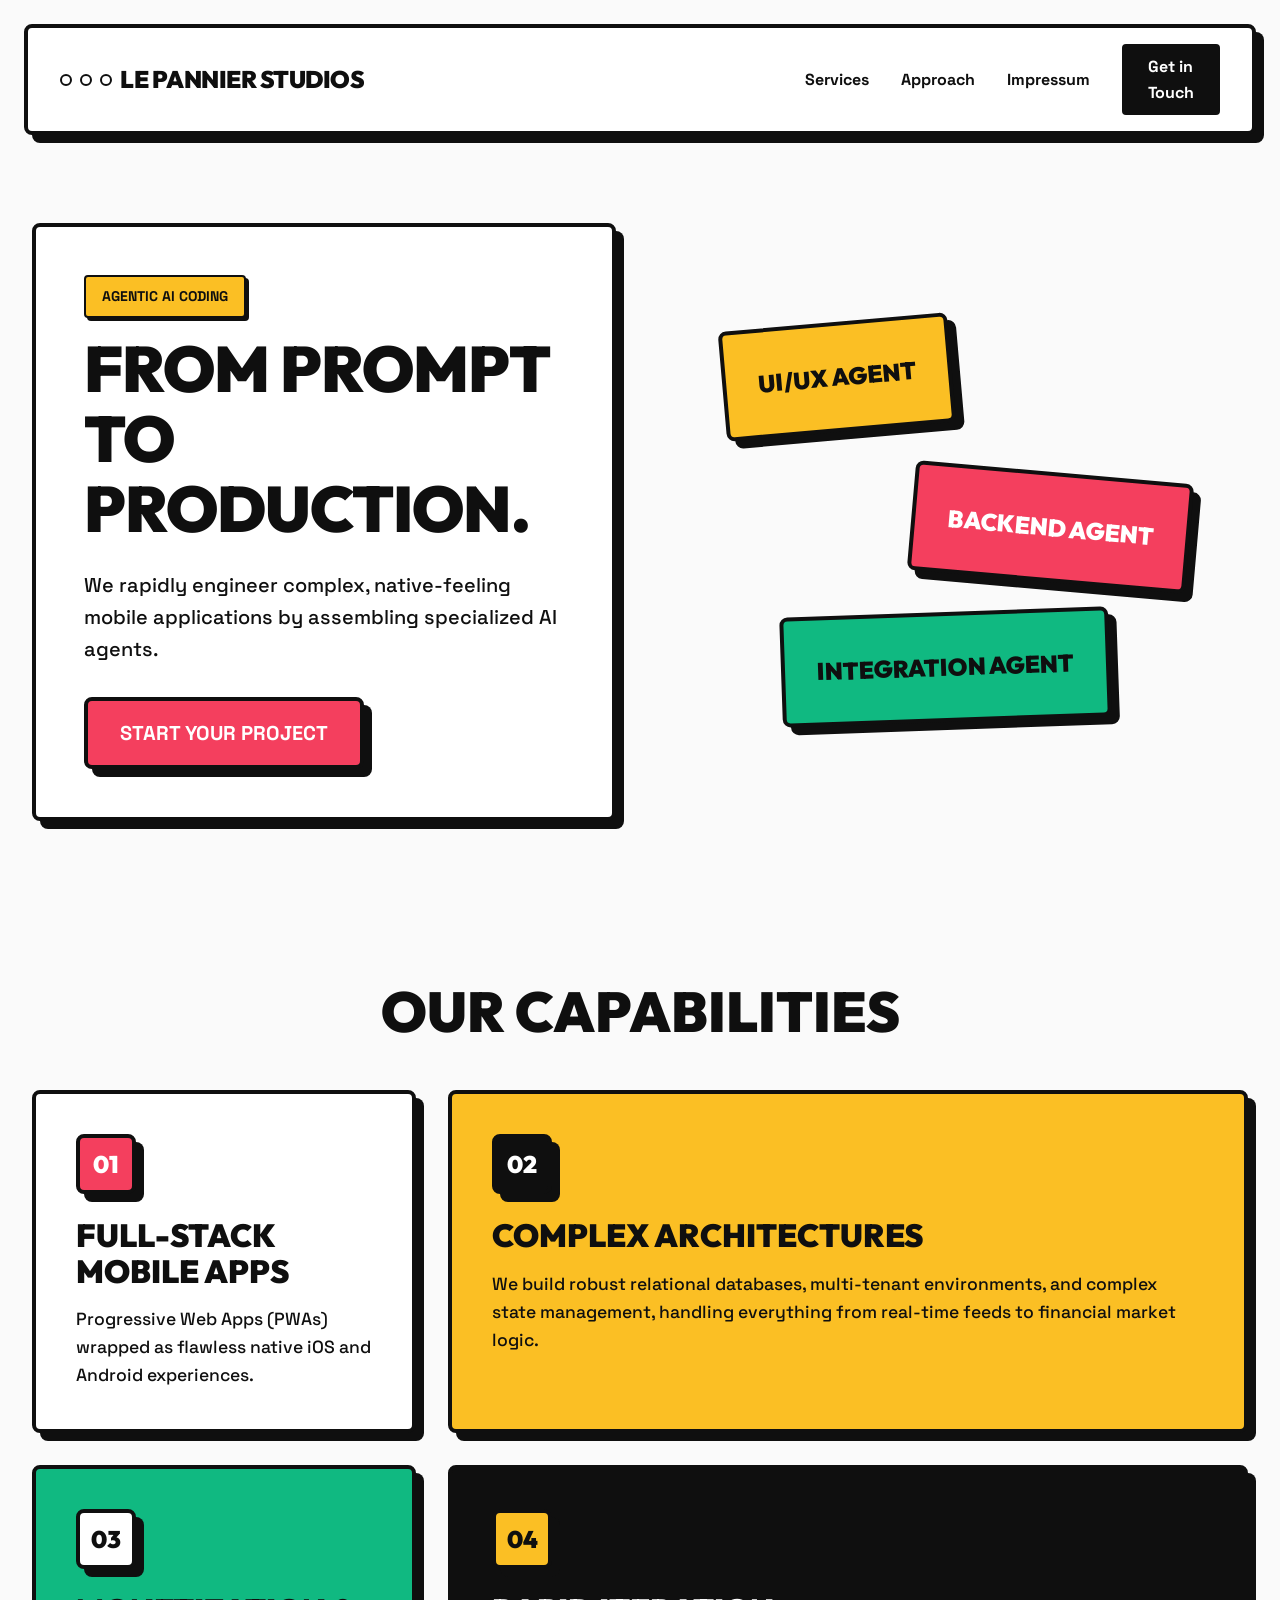
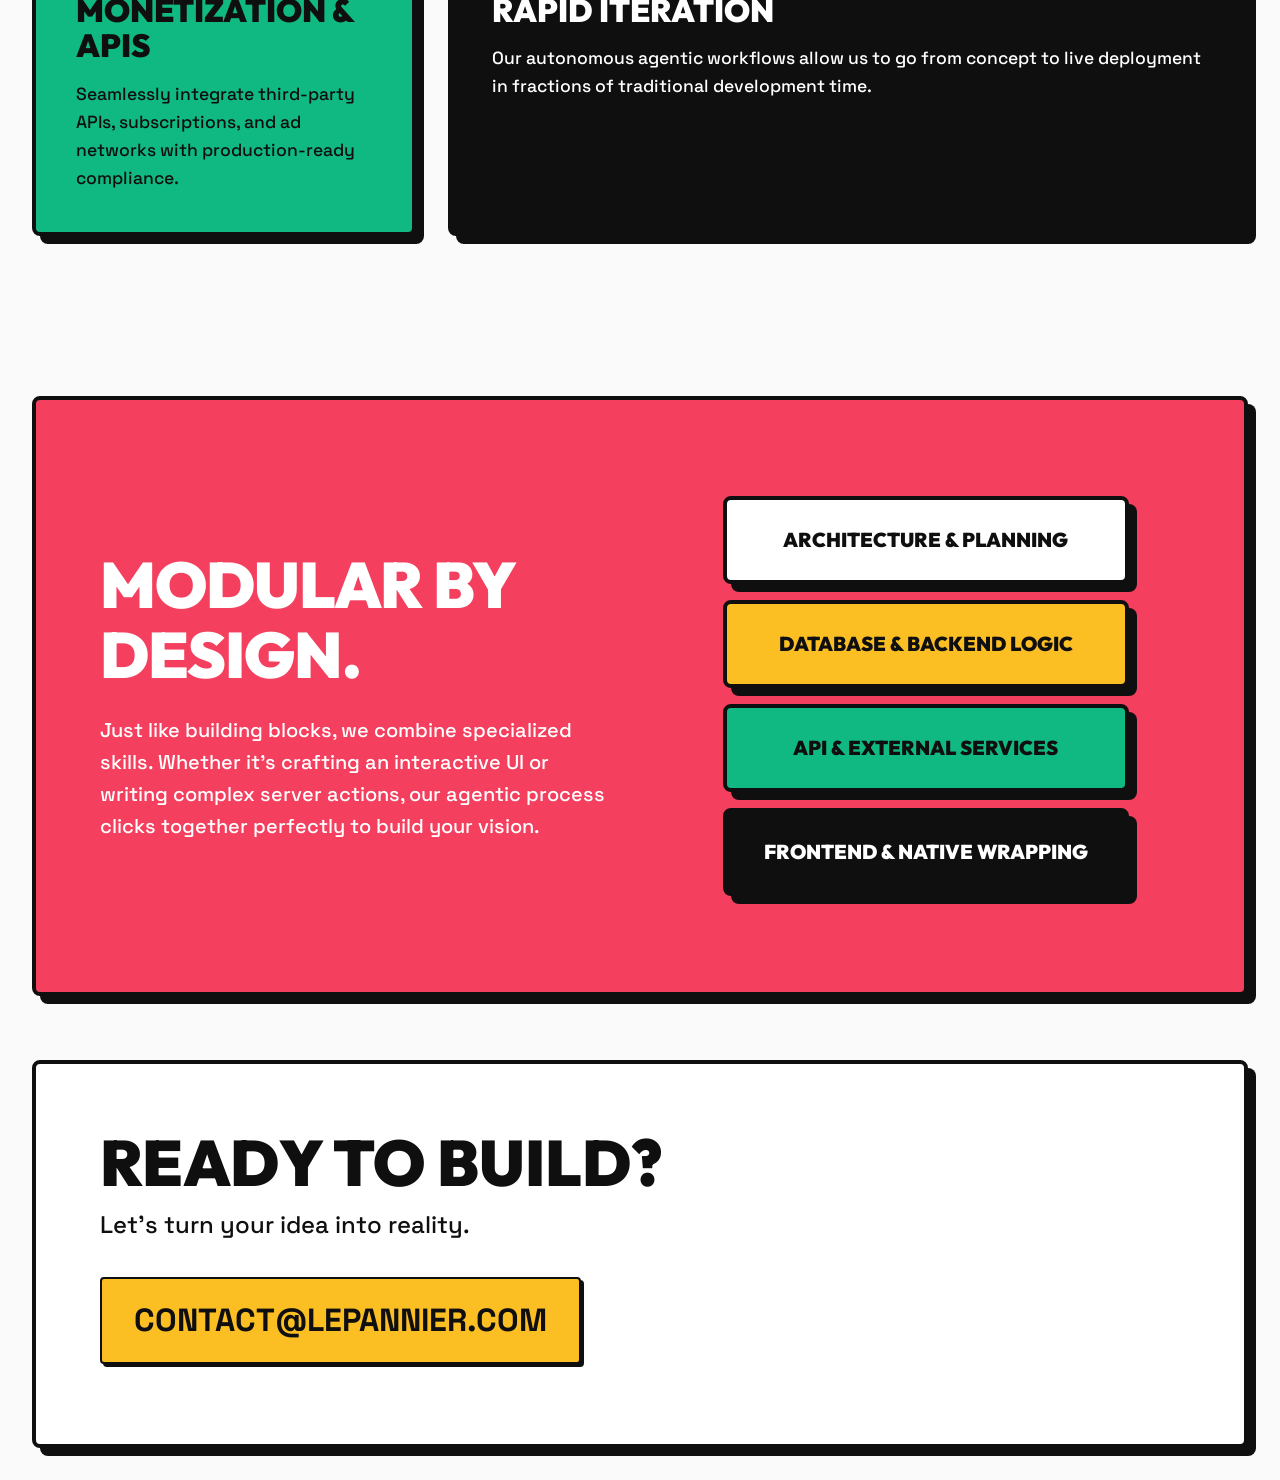
==== index.html @ f5a2e0dc "Initial commit: Le Pannier Studios website" ====
<!DOCTYPE html>
<html lang="en">
<head>
    <meta charset="UTF-8">
    <meta name="viewport" content="width=device-width, initial-scale=1.0">
    <meta name="description" content="Le Pannier Studios - Rapid mobile app engineering through Agentic AI.">
    <title>Le Pannier Studios | Agentic AI App Development</title>
    <link rel="stylesheet" href="style.css">
    <link href="https://fonts.googleapis.com/css2?family=Outfit:wght@400;700;900&family=Space+Grotesk:wght@500;700&display=swap" rel="stylesheet">
</head>
<body>
    <nav class="navbar block-border">
        <div class="nav-header">
            <div class="logo">
                <span class="dot rose"></span>
                <span class="dot yellow"></span>
                <span class="dot green"></span>
                <h1>Le Pannier Studios</h1>
            </div>
            <button class="burger-menu" aria-label="Toggle navigation">
                <span></span>
                <span></span>
                <span></span>
            </button>
        </div>
        <ul class="nav-links">
            <li><a href="#services">Services</a></li>
            <li><a href="#approach">Approach</a></li>
            <li><a href="impressum.html">Impressum</a></li>
            <li><a href="#contact" class="btn btn-primary">Get in Touch</a></li>
        </ul>
    </nav>

    <main>
        <section class="hero">
            <div class="hero-content block-border bg-white">
                <div class="tag badge-yellow">Agentic AI Coding</div>
                <h2 class="bold-title">FROM PROMPT<br>TO PRODUCTION.</h2>
                <p class="hero-subtitle">We rapidly engineer complex, native-feeling mobile applications by assembling specialized AI agents.</p>
                <a href="#contact" class="btn btn-large bg-rose text-white block-border hover-lift">Start Your Project</a>
            </div>
            <div class="hero-visuals">
                <div class="lego-block bg-yellow block-border floating-1">UI/UX Agent</div>
                <div class="lego-block bg-rose block-border floating-2 text-white">Backend Agent</div>
                <div class="lego-block bg-green block-border floating-3">Integration Agent</div>
            </div>
        </section>

        <section id="services" class="services-section">
            <h2 class="section-title text-center">OUR CAPABILITIES</h2>
            <div class="bento-grid">
                <div class="bento-item bg-white block-border hover-push">
                    <div class="icon-box bg-rose text-white block-border">01</div>
                    <h3>Full-Stack Mobile Apps</h3>
                    <p>Progressive Web Apps (PWAs) wrapped as flawless native iOS and Android experiences.</p>
                </div>
                <div class="bento-item bg-yellow block-border hover-push span-2">
                    <div class="icon-box bg-black text-white block-border">02</div>
                    <h3>Complex Architectures</h3>
                    <p>We build robust relational databases, multi-tenant environments, and complex state management, handling everything from real-time feeds to financial market logic.</p>
                </div>
                <div class="bento-item bg-green block-border hover-push">
                    <div class="icon-box bg-white text-black block-border">03</div>
                    <h3>Monetization & APIs</h3>
                    <p>Seamlessly integrate third-party APIs, subscriptions, and ad networks with production-ready compliance.</p>
                </div>
                <div class="bento-item bg-black text-white block-border hover-push span-2">
                    <div class="icon-box bg-yellow text-black block-border">04</div>
                    <h3>Rapid Iteration</h3>
                    <p>Our autonomous agentic workflows allow us to go from concept to live deployment in fractions of traditional development time.</p>
                </div>
            </div>
        </section>

        <section id="approach" class="approach-section block-border bg-rose text-white">
            <div class="approach-content">
                <h2 class="bold-title">MODULAR BY DESIGN.</h2>
                <p class="large-text">Just like building blocks, we combine specialized skills. Whether it's crafting an interactive UI or writing complex server actions, our agentic process clicks together perfectly to build your vision.</p>
            </div>
            <div class="lego-stack">
                <div class="stack-block bg-white text-black block-border">Architecture & Planning</div>
                <div class="stack-block bg-yellow text-black block-border">Database & Backend logic</div>
                <div class="stack-block bg-green text-black block-border">API & External Services</div>
                <div class="stack-block bg-black text-white block-border">Frontend & Native Wrapping</div>
            </div>
        </section>
    </main>

    <footer id="contact" class="footer block-border bg-white">
        <div class="footer-grid" style="grid-template-columns: 1fr;">
            <div class="contact-info">
                <h2>Ready to Build?</h2>
                <p>Let's turn your idea into reality.</p>
                <a href="mailto:contact@lepannier.com" class="email-link badge-yellow block-border">contact@lepannier.com</a>
            </div>
        </div>
    </footer>

    <script src="script.js"></script>
</body>
</html>
---- style.css ----
:root {
    --bg-white: #fafafa;
    --white: #ffffff;
    --black: #0f0f0f;
    --rose: #F43F5E;
    --green: #10B981;
    --yellow: #FBBF24;
    --border-width: 4px;
    --shadow-offset: 8px;
    --transition: all 0.2s cubic-bezier(0.25, 1, 0.5, 1);
}

*,
*::before,
*::after {
    margin: 0;
    padding: 0;
    box-sizing: border-box;
}

html {
    overflow-x: hidden;
    width: 100%;
}

body {
    font-family: 'Space Grotesk', sans-serif;
    background-color: var(--bg-white);
    color: var(--black);
    line-height: 1.6;
    overflow-x: hidden;
    width: 100%;
    min-height: 100vh;
}

h1, h2, h3, .bold-title {
    font-family: 'Outfit', sans-serif;
    text-transform: uppercase;
    font-weight: 900;
    line-height: 1.1;
    overflow-wrap: break-word;
    word-break: break-word;
}

a {
    text-decoration: none;
    color: inherit;
}

/* Utilities */
.block-border {
    border: var(--border-width) solid var(--black);
    box-shadow: var(--shadow-offset) var(--shadow-offset) 0 var(--black);
    border-radius: 8px;
}

.bg-white { background-color: var(--white); }
.bg-black { background-color: var(--black); }
.bg-rose { background-color: var(--rose); }
.bg-green { background-color: var(--green); }
.bg-yellow { background-color: var(--yellow); }

.text-white { color: var(--white); }
.text-black { color: var(--black); }

.text-center { text-align: center; }

.badge-yellow {
    display: inline-block;
    background-color: var(--yellow);
    color: var(--black);
    font-weight: 700;
    padding: 0.5rem 1rem;
    border: 2px solid var(--black);
    border-radius: 4px;
    text-transform: uppercase;
    font-size: 0.875rem;
    margin-bottom: 1rem;
    box-shadow: 3px 3px 0 var(--black);
}

.btn {
    display: inline-block;
    font-weight: 700;
    cursor: pointer;
    transition: var(--transition);
}

.btn-primary {
    background-color: var(--black);
    color: var(--white);
    padding: 0.5rem 1.5rem;
    border: 2px solid var(--black);
    border-radius: 4px;
}

.btn-primary:hover {
    background-color: var(--rose);
    color: var(--white);
    transform: translate(-2px, -2px);
    box-shadow: 4px 4px 0 var(--black);
}

.btn-large {
    font-size: 1.25rem;
    padding: 1rem 2rem;
    margin-top: 2rem;
    text-transform: uppercase;
}

.hover-lift:hover {
    transform: translate(-4px, -4px);
    box-shadow: calc(var(--shadow-offset) + 4px) calc(var(--shadow-offset) + 4px) 0 var(--black);
}

.hover-push:hover {
    transform: translate(2px, 2px);
    box-shadow: calc(var(--shadow-offset) - 2px) calc(var(--shadow-offset) - 2px) 0 var(--black);
}

/* Navbar */
.navbar {
    display: flex;
    justify-content: space-between;
    align-items: center;
    padding: 1rem 2rem;
    margin: 1.5rem;
    background-color: var(--white);
    position: sticky;
    top: 1.5rem;
    z-index: 100;
}

.nav-header {
    display: flex;
    justify-content: space-between;
    align-items: center;
    width: 100%;
}

.burger-menu {
    display: none;
    flex-direction: column;
    justify-content: space-around;
    width: 30px;
    height: 24px;
    background: transparent;
    border: none;
    cursor: pointer;
    padding: 0;
    z-index: 101;
}

.burger-menu span {
    width: 100%;
    height: 3px;
    background: var(--black);
    border-radius: 4px;
    transition: var(--transition);
}

.burger-menu.active span:nth-child(1) {
    transform: translateY(10.5px) rotate(45deg);
}

.burger-menu.active span:nth-child(2) {
    opacity: 0;
}

.burger-menu.active span:nth-child(3) {
    transform: translateY(-10.5px) rotate(-45deg);
}

.logo {
    display: flex;
    align-items: center;
    gap: 0.5rem;
}

.logo h1 {
    font-size: 1.5rem;
    letter-spacing: -0.5px;
}

.dot {
    width: 12px;
    height: 12px;
    border-radius: 50%;
    border: 2px solid var(--black);
}

.nav-links {
    display: flex;
    list-style: none;
    gap: 2rem;
    align-items: center;
    font-weight: 700;
}

/* Hero Section */
.hero {
    display: grid;
    grid-template-columns: 1fr 1fr;
    gap: 3rem;
    padding: 4rem 2rem;
    max-width: 1400px;
    margin: 0 auto;
    align-items: center;
}

.hero-content {
    padding: 3rem;
}

.bold-title {
    font-size: clamp(1.8rem, 5vw, 5rem);
    margin-bottom: 1.5rem;
    letter-spacing: -1px;
}

.hero-subtitle {
    font-size: 1.25rem;
    font-weight: 500;
    max-width: 500px;
}

.hero-visuals {
    position: relative;
    height: 500px;
    display: flex;
    justify-content: center;
    align-items: center;
}

.lego-block {
    position: absolute;
    padding: 2rem;
    font-weight: 900;
    font-size: 1.5rem;
    font-family: 'Outfit', sans-serif;
    text-transform: uppercase;
    transition: var(--transition);
    cursor: grab;
}

.lego-block:active {
    cursor: grabbing;
}

.floating-1 {
    top: 10%;
    left: 10%;
    transform: rotate(-5deg);
    animation: float 6s ease-in-out infinite;
}

.floating-2 {
    top: 40%;
    right: 10%;
    transform: rotate(5deg);
    animation: float 5s ease-in-out infinite alternate;
}

.floating-3 {
    bottom: 10%;
    left: 20%;
    transform: rotate(-2deg);
    animation: float 7s ease-in-out infinite 1s;
}

@keyframes float {
    0% { transform: translateY(0) rotate(0deg); }
    50% { transform: translateY(-20px) rotate(2deg); }
    100% { transform: translateY(0) rotate(0deg); }
}

/* Services Bento Grid */
.services-section {
    padding: 6rem 2rem;
    max-width: 1400px;
    margin: 0 auto;
}

.section-title {
    font-size: 3.5rem;
    margin-bottom: 3rem;
}

.bento-grid {
    display: grid;
    grid-template-columns: repeat(3, 1fr);
    gap: 2rem;
}

.bento-item {
    padding: 2.5rem;
    position: relative;
    display: flex;
    flex-direction: column;
    justify-content: flex-start;
    transition: var(--transition);
}

.bento-item.span-2 {
    grid-column: span 2;
}

.icon-box {
    width: 60px;
    height: 60px;
    display: flex;
    align-items: center;
    justify-content: center;
    font-family: 'Outfit', sans-serif;
    font-weight: 900;
    font-size: 1.5rem;
    margin-bottom: 1.5rem;
}

.bento-item h3 {
    font-size: 2rem;
    margin-bottom: 1rem;
}

.bento-item p {
    font-size: 1.1rem;
    font-weight: 500;
}

/* Approach Section */
.approach-section {
    margin: 4rem 2rem;
    padding: 6rem 4rem;
    display: grid;
    grid-template-columns: 1fr 1fr;
    gap: 4rem;
    align-items: center;
}

.large-text {
    font-size: 1.25rem;
    font-weight: 500;
    margin-top: 1.5rem;
}

.lego-stack {
    display: flex;
    flex-direction: column;
    gap: 1rem;
    align-items: center;
}

.stack-block {
    padding: 1.5rem 2rem;
    font-weight: 900;
    font-family: 'Outfit', sans-serif;
    font-size: 1.25rem;
    width: 80%;
    text-align: center;
    text-transform: uppercase;
    transition: var(--transition);
}

.stack-block:hover {
    transform: scale(1.05) rotate(1deg);
}

/* Footer */
.footer {
    margin: 2rem;
    padding: 4rem;
}

.footer-grid {
    display: grid;
    grid-template-columns: 1fr;
    gap: 4rem;
}

.contact-info h2 {
    font-size: 4rem;
    margin-bottom: 0.5rem;
}

.contact-info p {
    font-size: 1.5rem;
    margin-bottom: 2rem;
    font-weight: 500;
}

.email-link {
    font-size: 2rem;
    display: inline-block;
    padding: 1rem 2rem;
    transition: var(--transition);
}

.email-link:hover {
    background-color: var(--rose);
    color: var(--white);
    transform: translate(-4px, -4px);
    box-shadow: 12px 12px 0 var(--black);
}

/* ================================
   TABLET
   ================================ */
@media (max-width: 1024px) {
    .hero {
        grid-template-columns: 1fr;
        text-align: center;
    }
    .hero-content {
        padding: 2rem;
    }
    .hero-visuals {
        height: 300px;
    }
    .bento-grid {
        grid-template-columns: 1fr;
    }
    .bento-item.span-2 {
        grid-column: span 1;
    }
    .approach-section {
        grid-template-columns: 1fr;
        padding: 3rem 2rem;
    }
    .stack-block {
        width: 100%;
    }
}

/* ================================
   MOBILE — completely reworked
   ================================ */
@media (max-width: 768px) {

    /* Kill all box-shadows on mobile to prevent overflow */
    .block-border {
        border: 3px solid var(--black);
        box-shadow: none;
        border-radius: 6px;
    }

    .badge-yellow {
        box-shadow: none;
        font-size: 0.75rem;
        padding: 0.35rem 0.65rem;
    }

    .hover-lift:hover,
    .hover-push:hover {
        transform: none;
        box-shadow: none;
    }

    /* Navbar */
    .navbar {
        flex-direction: column;
        gap: 0;
        margin: 0.5rem;
        padding: 0.75rem;
        top: 0.5rem;
    }
    .burger-menu {
        display: flex;
    }
    .nav-links {
        display: none;
        flex-direction: column;
        gap: 0.75rem;
        width: 100%;
        margin-top: 0.75rem;
        padding-top: 0.75rem;
        border-top: 2px solid var(--black);
        text-align: center;
    }
    .nav-links.active {
        display: flex;
    }
    .logo h1 {
        font-size: 1rem;
    }
    .dot {
        width: 8px;
        height: 8px;
    }

    /* Hero */
    .hero {
        padding: 1rem 0.5rem;
        gap: 1rem;
    }
    .hero-content {
        padding: 1rem;
    }
    .bold-title {
        font-size: 1.5rem;
    }
    .hero-subtitle {
        font-size: 0.9rem;
    }
    .btn-large {
        font-size: 0.9rem;
        padding: 0.65rem 1rem;
        margin-top: 1rem;
    }

    /* Hero visuals: stack vertically instead of absolute */
    .hero-visuals {
        position: static;
        height: auto;
        display: flex;
        flex-direction: column;
        gap: 0.5rem;
    }
    .lego-block {
        position: static;
        padding: 0.75rem 1rem;
        font-size: 0.85rem;
        transform: none;
        width: 100%;
        text-align: center;
        animation: none !important;
    }

    /* Services */
    .services-section {
        padding: 2rem 0.5rem;
    }
    .section-title {
        font-size: 1.4rem;
        margin-bottom: 1rem;
    }
    .bento-grid {
        gap: 0.75rem;
    }
    .bento-item {
        padding: 1rem;
    }
    .bento-item h3 {
        font-size: 1.1rem;
    }
    .bento-item p {
        font-size: 0.85rem;
    }
    .icon-box {
        width: 40px;
        height: 40px;
        font-size: 1rem;
        margin-bottom: 0.75rem;
    }

    /* Approach */
    .approach-section {
        margin: 1rem 0.5rem;
        padding: 1.25rem 1rem;
        gap: 1.25rem;
    }
    .large-text {
        font-size: 0.9rem;
    }
    .stack-block {
        padding: 0.6rem 0.75rem;
        font-size: 0.8rem;
    }

    /* Footer */
    .footer {
        margin: 0.5rem;
        padding: 1.25rem 1rem;
    }
    .contact-info h2 {
        font-size: 1.4rem;
    }
    .contact-info p {
        font-size: 1rem;
        margin-bottom: 0.75rem;
    }
    .email-link {
        font-size: 0.85rem;
        padding: 0.5rem 0.65rem;
        word-break: break-all;
    }
    .email-link:hover {
        transform: none;
        box-shadow: none;
    }
}
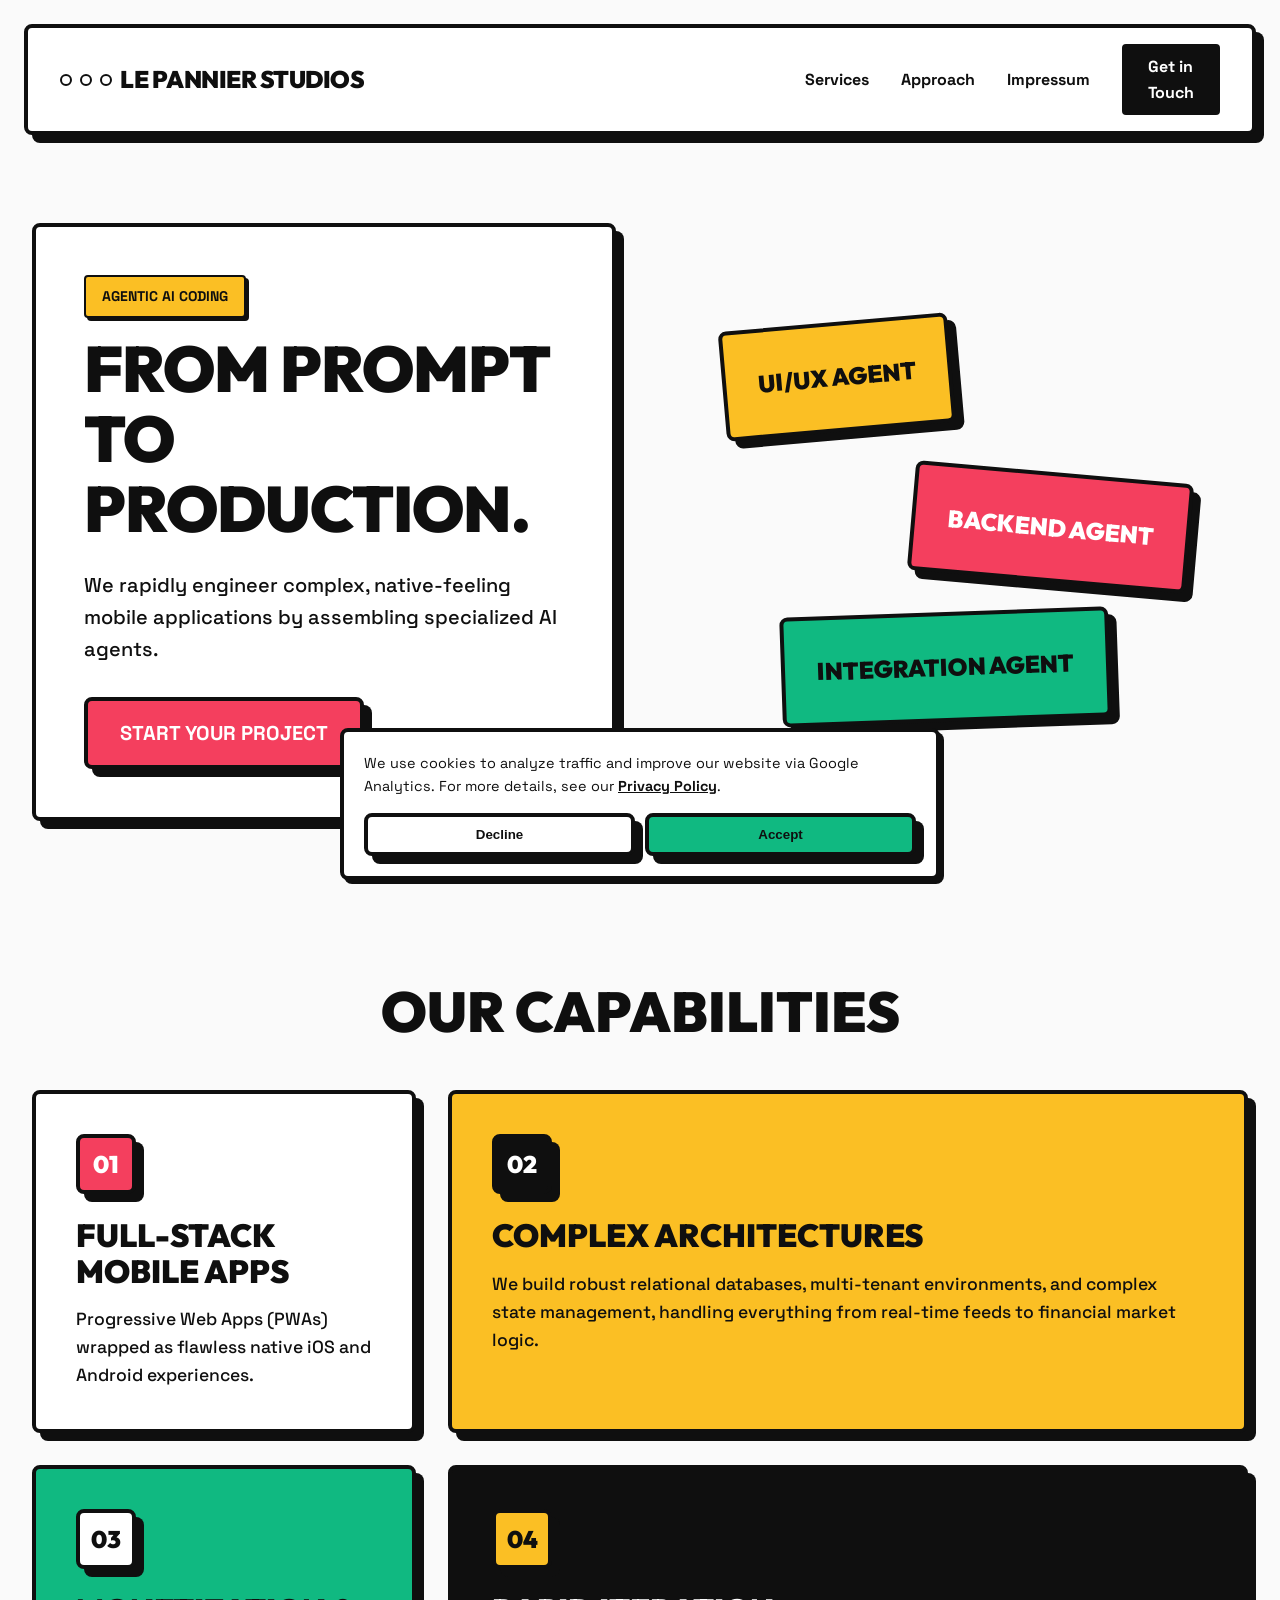
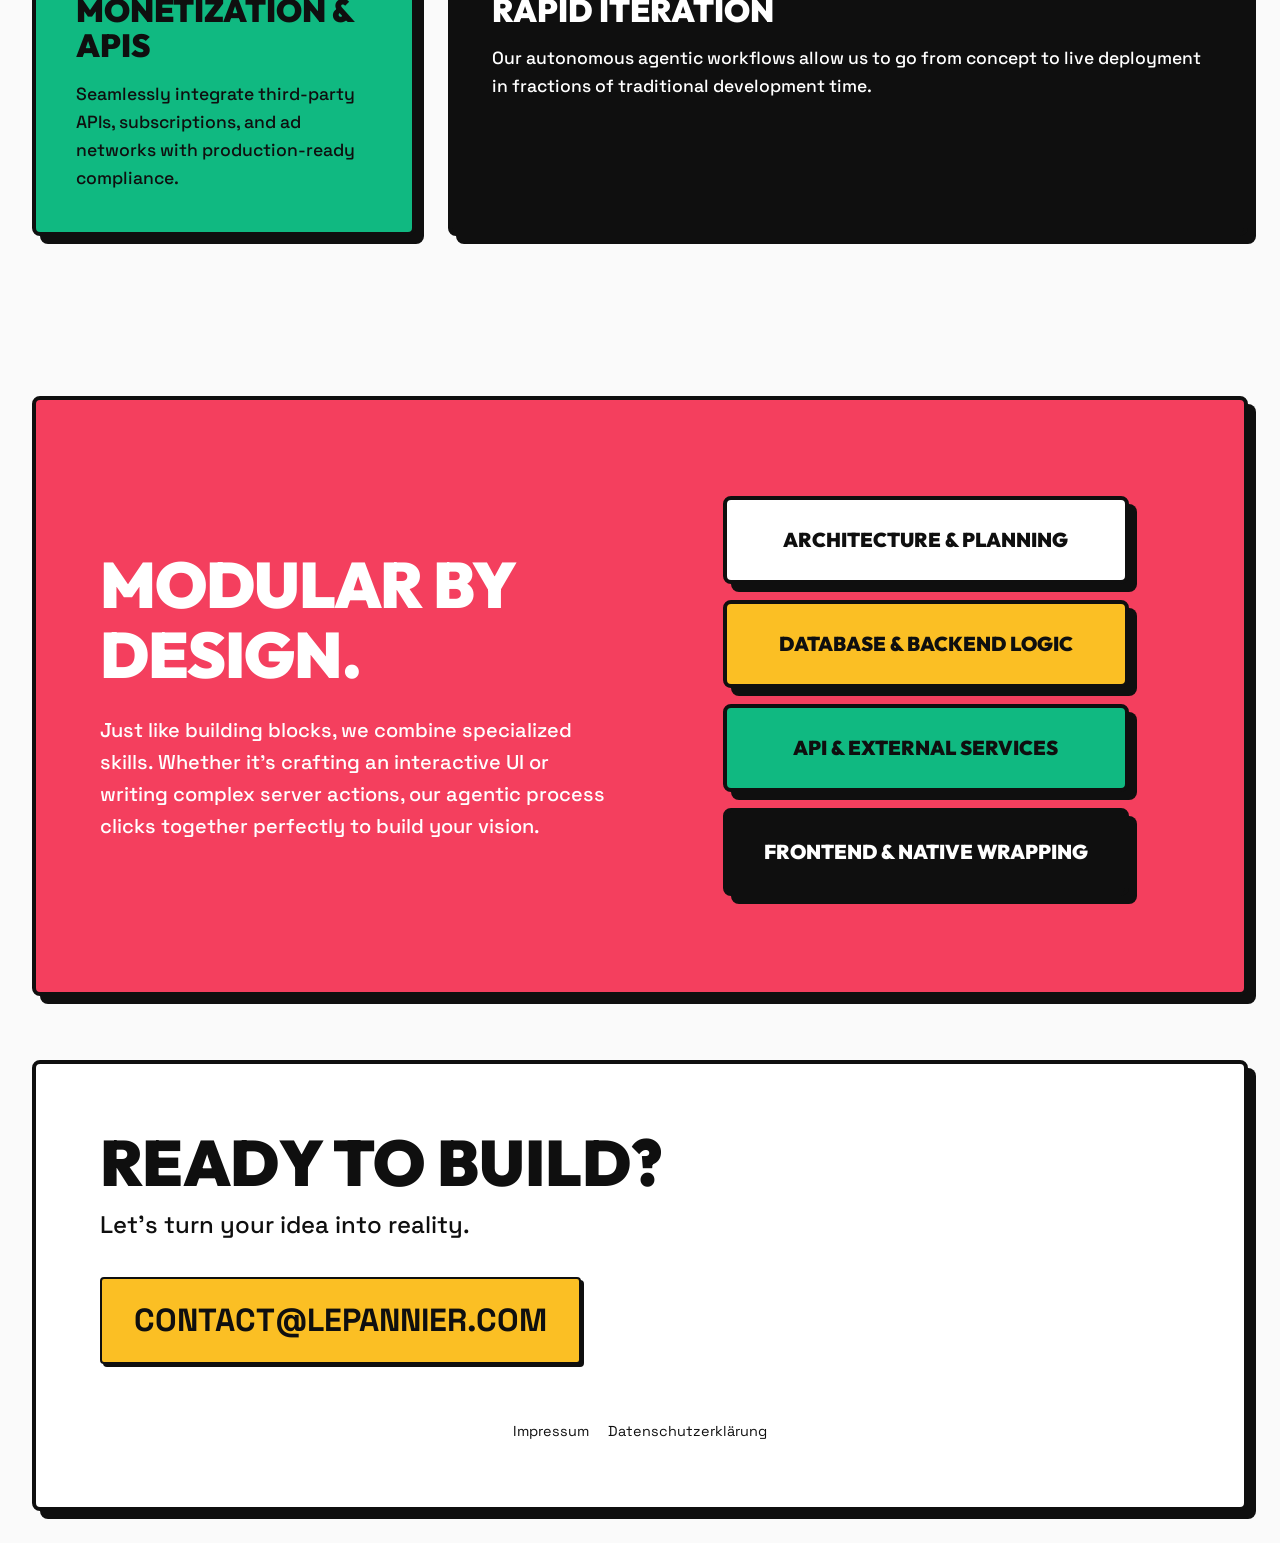
==== commit 2697375f: "Compliance: add cookie consent banner and privacy policy (Datenschutzerklärung)" ====
--- a/index.html
+++ b/index.html
@@ -5,8 +5,42 @@
     <meta name="viewport" content="width=device-width, initial-scale=1.0">
     <meta name="description" content="Le Pannier Studios - Rapid mobile app engineering through Agentic AI.">
     <title>Le Pannier Studios | Agentic AI App Development</title>
+    <link rel="canonical" href="https://www.lepannier.com/" />
+    <meta property="og:type" content="website">
+    <meta property="og:url" content="https://www.lepannier.com/">
+    <meta property="og:title" content="Le Pannier Studios | Agentic AI App Development">
+    <meta property="og:description" content="We specialize in rapid mobile app engineering using agentic AI. Powerful apps built fast.">
+    <meta property="og:image" content="https://www.lepannier.com/og-image.png">
+    <meta name="twitter:card" content="summary_large_image">
+    <meta name="twitter:domain" content="lepannier.com">
+    <meta name="twitter:url" content="https://www.lepannier.com/">
+    <meta name="twitter:title" content="Le Pannier Studios | Agentic AI App Development">
+    <meta name="twitter:description" content="We specialize in rapid mobile app engineering using agentic AI. Powerful apps built fast.">
+    <meta name="twitter:image" content="https://www.lepannier.com/og-image.png">
+
+    <script type="application/ld+json">
+    {
+      "@context": "https://schema.org",
+      "@type": "Organization",
+      "name": "Le Pannier Studios",
+      "url": "https://www.lepannier.com/",
+      "logo": "https://www.lepannier.com/favicon.svg",
+      "description": "Agentic AI App Development and rapid mobile app engineering.",
+      "email": "contact@lepannier.com",
+      "address": {
+        "@type": "PostalAddress",
+        "streetAddress": "Beethovenstraße 17",
+        "addressLocality": "Bonn",
+        "postalCode": "53115",
+        "addressCountry": "DE"
+      }
+    }
+    </script>
+    <link rel="preconnect" href="https://fonts.googleapis.com">
+    <link rel="preconnect" href="https://fonts.gstatic.com" crossorigin>
     <link rel="stylesheet" href="style.css">
     <link href="https://fonts.googleapis.com/css2?family=Outfit:wght@400;700;900&family=Space+Grotesk:wght@500;700&display=swap" rel="stylesheet">
+    <link rel="icon" type="image/svg+xml" href="favicon.svg">
 </head>
 <body>
     <nav class="navbar block-border">
@@ -17,7 +51,7 @@
                 <span class="dot green"></span>
                 <h1>Le Pannier Studios</h1>
             </div>
-            <button class="burger-menu" aria-label="Toggle navigation">
+            <button class="burger-menu" aria-label="Toggle navigation" aria-expanded="false">
                 <span></span>
                 <span></span>
                 <span></span>
@@ -26,20 +60,20 @@
         <ul class="nav-links">
             <li><a href="#services">Services</a></li>
             <li><a href="#approach">Approach</a></li>
-            <li><a href="impressum.html">Impressum</a></li>
+            <li><a href="/impressum/">Impressum</a></li>
             <li><a href="#contact" class="btn btn-primary">Get in Touch</a></li>
         </ul>
     </nav>
 
     <main>
         <section class="hero">
-            <div class="hero-content block-border bg-white">
+            <div class="hero-content reveal block-border bg-white">
                 <div class="tag badge-yellow">Agentic AI Coding</div>
                 <h2 class="bold-title">FROM PROMPT<br>TO PRODUCTION.</h2>
                 <p class="hero-subtitle">We rapidly engineer complex, native-feeling mobile applications by assembling specialized AI agents.</p>
                 <a href="#contact" class="btn btn-large bg-rose text-white block-border hover-lift">Start Your Project</a>
             </div>
-            <div class="hero-visuals">
+            <div class="hero-visuals reveal">
                 <div class="lego-block bg-yellow block-border floating-1">UI/UX Agent</div>
                 <div class="lego-block bg-rose block-border floating-2 text-white">Backend Agent</div>
                 <div class="lego-block bg-green block-border floating-3">Integration Agent</div>
@@ -47,24 +81,24 @@
         </section>
 
         <section id="services" class="services-section">
-            <h2 class="section-title text-center">OUR CAPABILITIES</h2>
+            <h2 class="section-title text-center reveal">OUR CAPABILITIES</h2>
             <div class="bento-grid">
-                <div class="bento-item bg-white block-border hover-push">
+                <div class="bento-item bg-white block-border hover-push reveal">
                     <div class="icon-box bg-rose text-white block-border">01</div>
                     <h3>Full-Stack Mobile Apps</h3>
                     <p>Progressive Web Apps (PWAs) wrapped as flawless native iOS and Android experiences.</p>
                 </div>
-                <div class="bento-item bg-yellow block-border hover-push span-2">
+                <div class="bento-item bg-yellow block-border hover-push span-2 reveal" style="transition-delay: 100ms;">
                     <div class="icon-box bg-black text-white block-border">02</div>
                     <h3>Complex Architectures</h3>
                     <p>We build robust relational databases, multi-tenant environments, and complex state management, handling everything from real-time feeds to financial market logic.</p>
                 </div>
-                <div class="bento-item bg-green block-border hover-push">
+                <div class="bento-item bg-green block-border hover-push reveal" style="transition-delay: 200ms;">
                     <div class="icon-box bg-white text-black block-border">03</div>
                     <h3>Monetization & APIs</h3>
                     <p>Seamlessly integrate third-party APIs, subscriptions, and ad networks with production-ready compliance.</p>
                 </div>
-                <div class="bento-item bg-black text-white block-border hover-push span-2">
+                <div class="bento-item bg-black text-white block-border hover-push span-2 reveal" style="transition-delay: 300ms;">
                     <div class="icon-box bg-yellow text-black block-border">04</div>
                     <h3>Rapid Iteration</h3>
                     <p>Our autonomous agentic workflows allow us to go from concept to live deployment in fractions of traditional development time.</p>
@@ -73,11 +107,11 @@
         </section>
 
         <section id="approach" class="approach-section block-border bg-rose text-white">
-            <div class="approach-content">
+            <div class="approach-content reveal">
                 <h2 class="bold-title">MODULAR BY DESIGN.</h2>
                 <p class="large-text">Just like building blocks, we combine specialized skills. Whether it's crafting an interactive UI or writing complex server actions, our agentic process clicks together perfectly to build your vision.</p>
             </div>
-            <div class="lego-stack">
+            <div class="lego-stack reveal" style="transition-delay: 200ms;">
                 <div class="stack-block bg-white text-black block-border">Architecture & Planning</div>
                 <div class="stack-block bg-yellow text-black block-border">Database & Backend logic</div>
                 <div class="stack-block bg-green text-black block-border">API & External Services</div>
@@ -88,11 +122,15 @@
 
     <footer id="contact" class="footer block-border bg-white">
         <div class="footer-grid" style="grid-template-columns: 1fr;">
-            <div class="contact-info">
+            <div class="contact-info reveal">
                 <h2>Ready to Build?</h2>
                 <p>Let's turn your idea into reality.</p>
                 <a href="mailto:contact@lepannier.com" class="email-link badge-yellow block-border">contact@lepannier.com</a>
             </div>
+        </div>
+        <div style="text-align: center; margin-top: 40px; font-family: 'Space Grotesk', sans-serif; font-size: 0.9rem;">
+            <a href="/impressum/" style="color: var(--black); text-decoration: none; margin-right: 15px;">Impressum</a>
+            <a href="/datenschutz/" style="color: var(--black); text-decoration: none;">Datenschutzerklärung</a>
         </div>
     </footer>
 
--- a/style.css
+++ b/style.css
@@ -588,3 +588,65 @@
         box-shadow: none;
     }
 }
+
+/* Scroll Reveal Animations */
+.reveal {
+    opacity: 0;
+    transform: translateY(30px);
+    transition: all 0.8s cubic-bezier(0.5, 0, 0, 1);
+}
+
+.reveal.active {
+    opacity: 1;
+    transform: translateY(0);
+}
+
+/* Cookie Banner */
+.cookie-banner {
+    position: fixed;
+    bottom: 20px;
+    left: 20px;
+    right: 20px;
+    max-width: 600px;
+    margin: 0 auto;
+    background-color: var(--white);
+    z-index: 1000;
+    padding: 20px;
+    display: flex;
+    flex-direction: column;
+    gap: 15px;
+    box-shadow: 4px 4px 0px var(--black);
+    transform: translateY(150%);
+    transition: transform 0.4s ease-in-out;
+}
+.cookie-banner.show {
+    transform: translateY(0);
+}
+.cookie-banner p {
+    font-size: 0.9rem;
+    margin: 0;
+}
+.cookie-banner a {
+    font-weight: bold;
+    color: var(--black);
+    text-decoration: underline;
+}
+.cookie-actions {
+    display: flex;
+    gap: 10px;
+}
+.cookie-actions button {
+    flex: 1;
+    padding: 10px;
+    font-family: \"Space Grotesk\", sans-serif;
+    font-weight: 700;
+    cursor: pointer;
+}
+.btn-accept {
+    background-color: var(--green);
+    color: var(--black);
+}
+.btn-decline {
+    background-color: var(--white);
+    color: var(--black);
+}
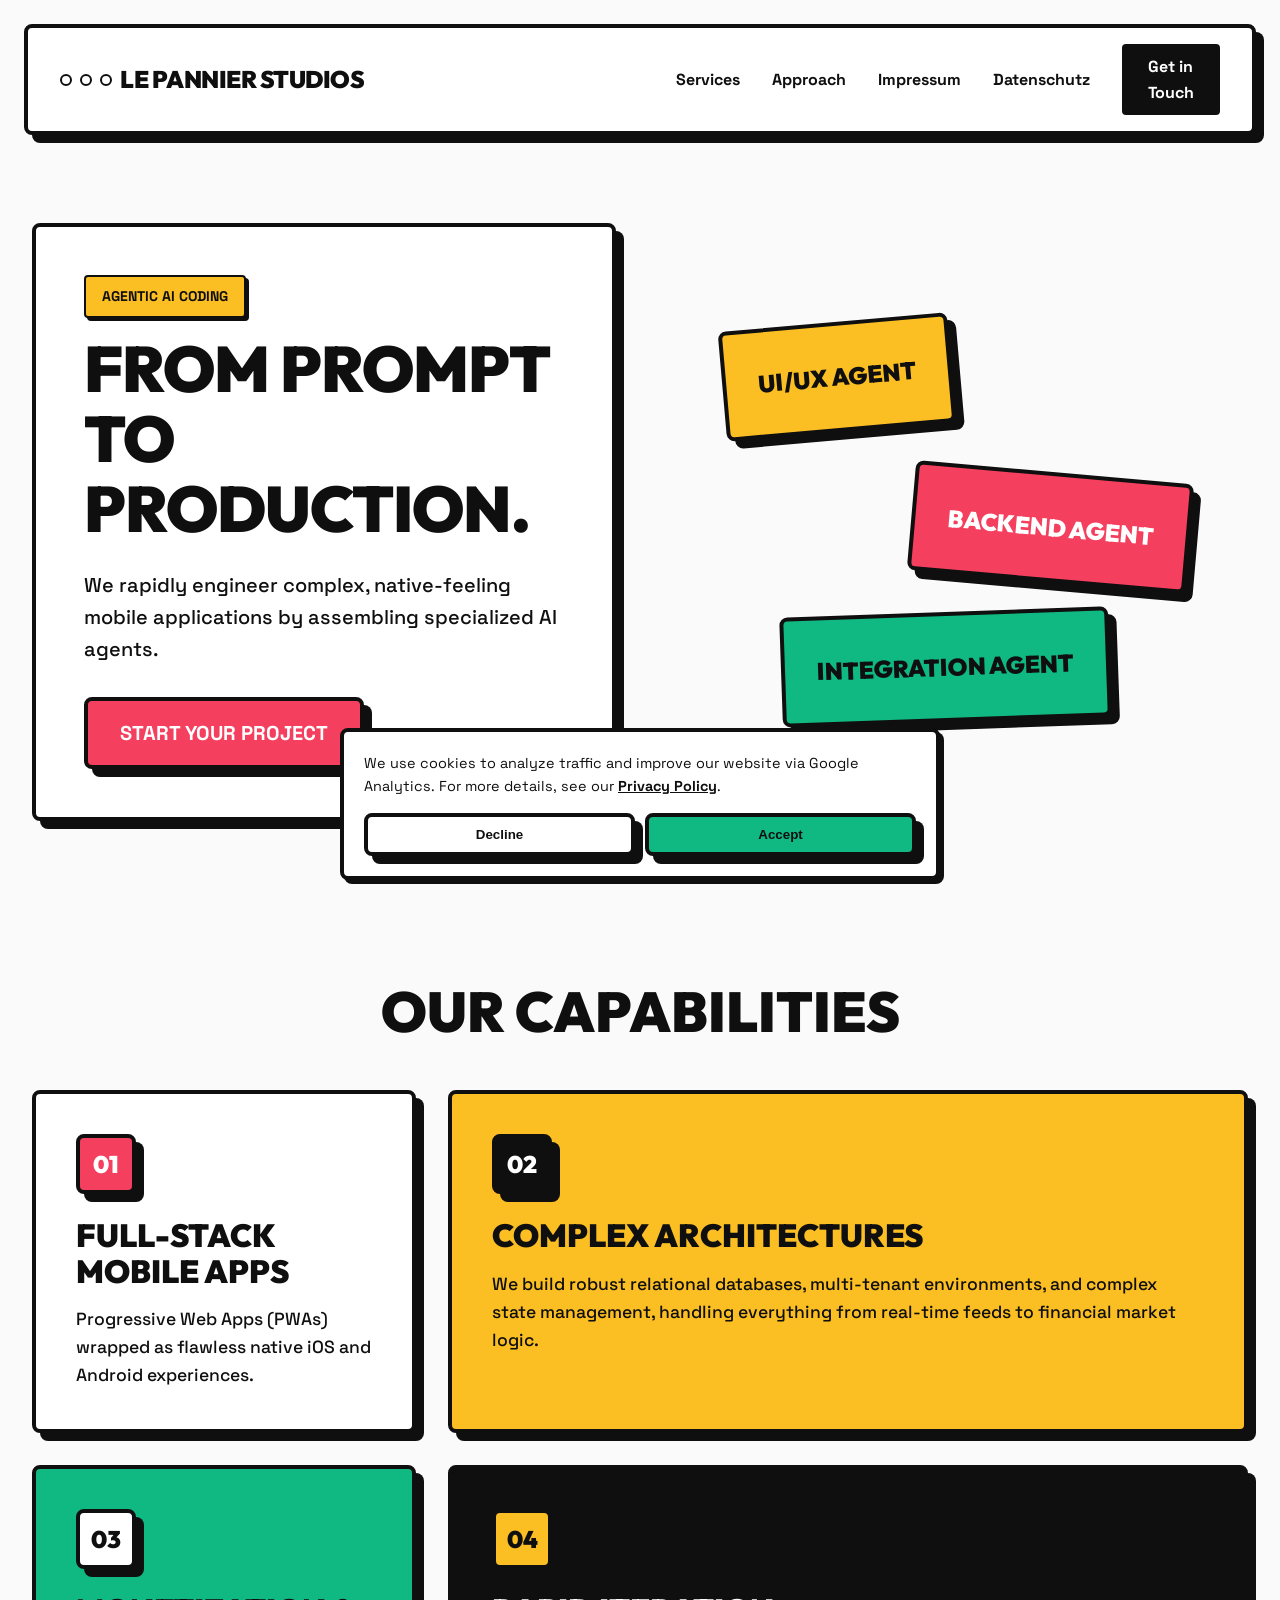
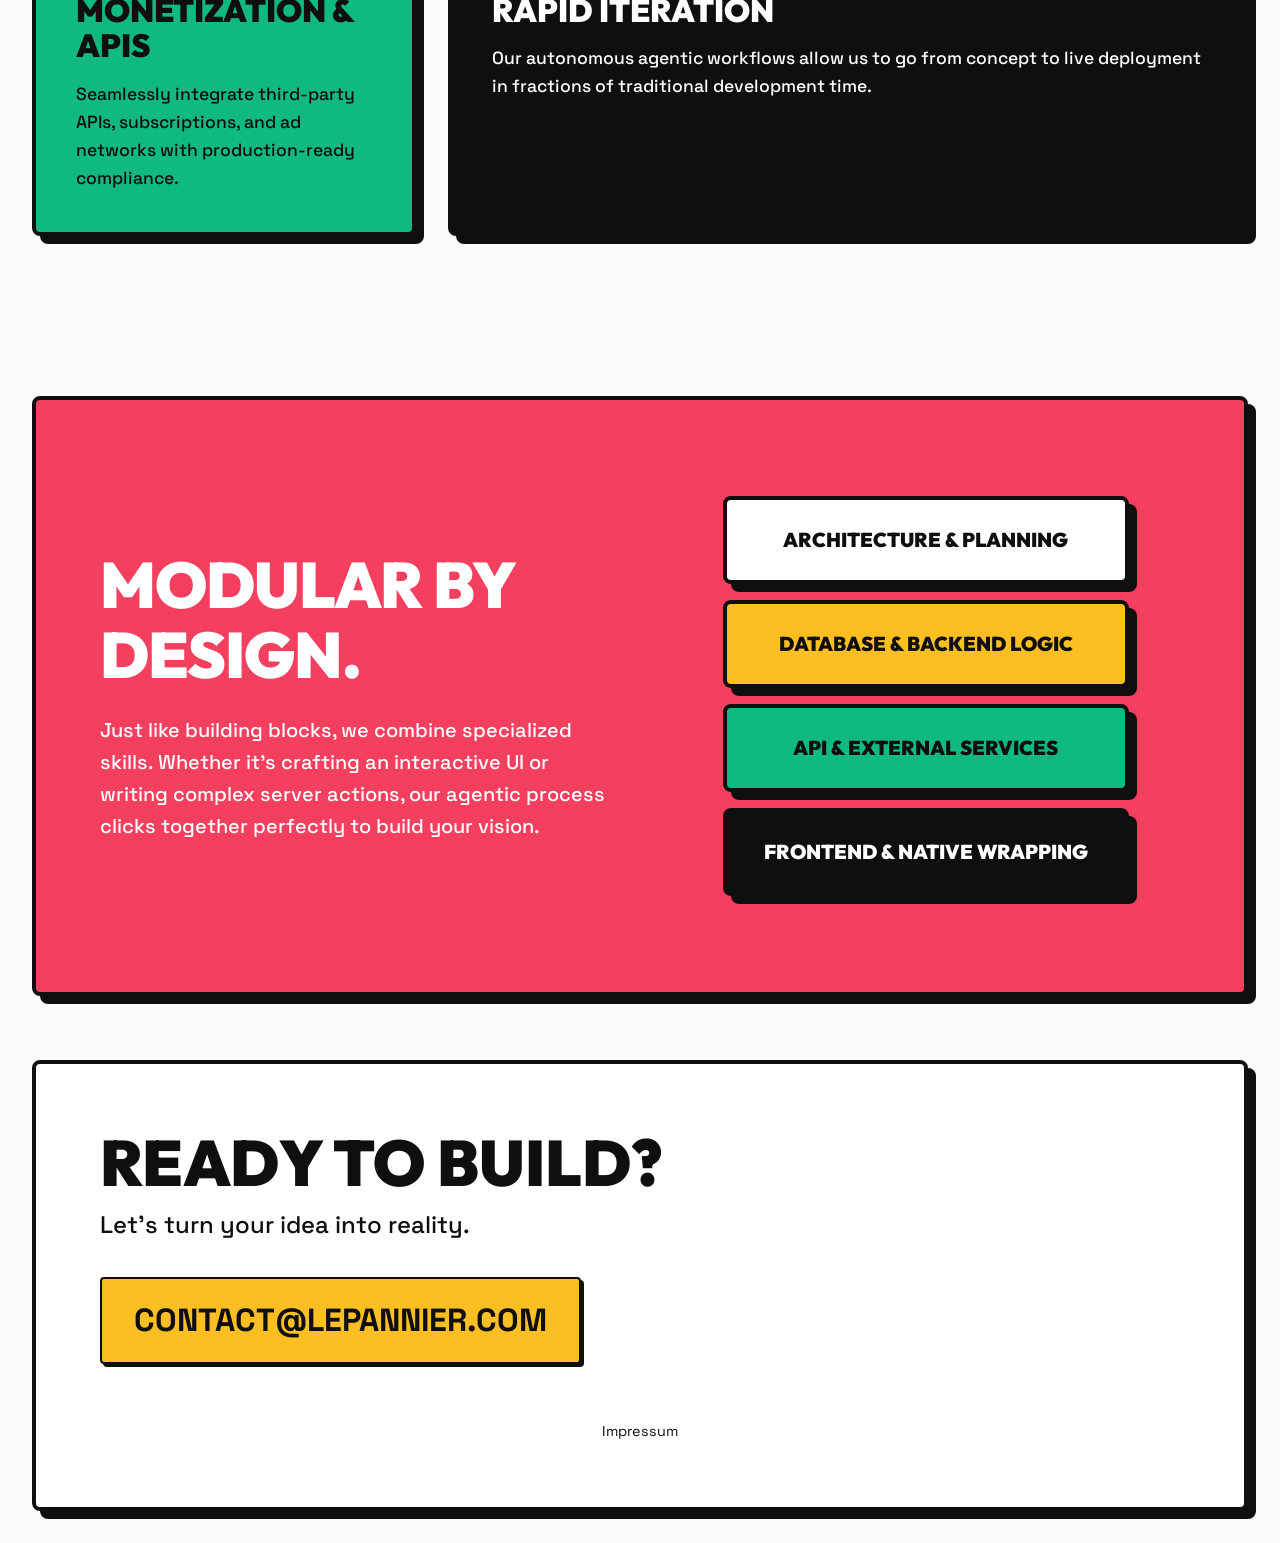
==== commit ad6767e8: "Update: Move Datenschutzerklärung link to header navigation" ====
--- a/index.html
+++ b/index.html
@@ -61,6 +61,7 @@
             <li><a href="#services">Services</a></li>
             <li><a href="#approach">Approach</a></li>
             <li><a href="/impressum/">Impressum</a></li>
+            <li><a href="/datenschutz/">Datenschutz</a></li>
             <li><a href="#contact" class="btn btn-primary">Get in Touch</a></li>
         </ul>
     </nav>
@@ -129,8 +130,7 @@
             </div>
         </div>
         <div style="text-align: center; margin-top: 40px; font-family: 'Space Grotesk', sans-serif; font-size: 0.9rem;">
-            <a href="/impressum/" style="color: var(--black); text-decoration: none; margin-right: 15px;">Impressum</a>
-            <a href="/datenschutz/" style="color: var(--black); text-decoration: none;">Datenschutzerklärung</a>
+            <a href="/impressum/" style="color: var(--black); text-decoration: none;">Impressum</a>
         </div>
     </footer>
 
